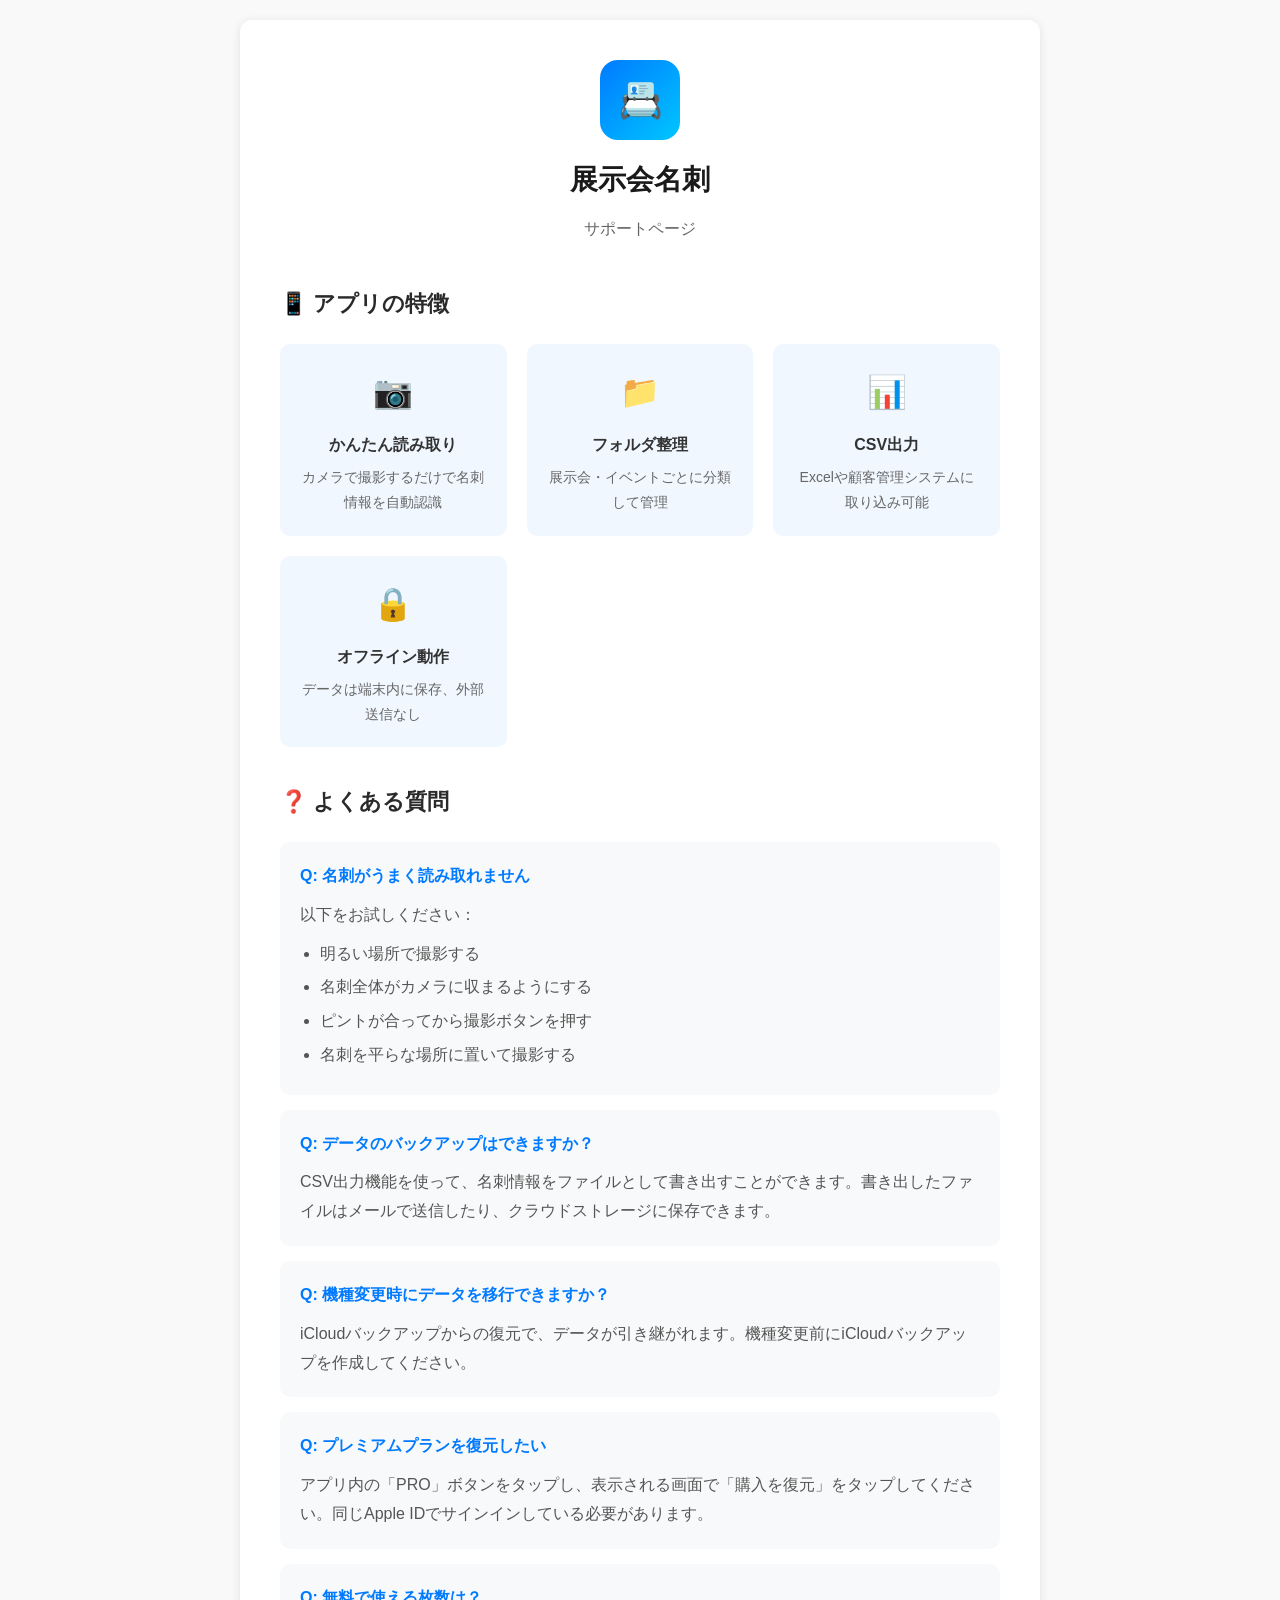
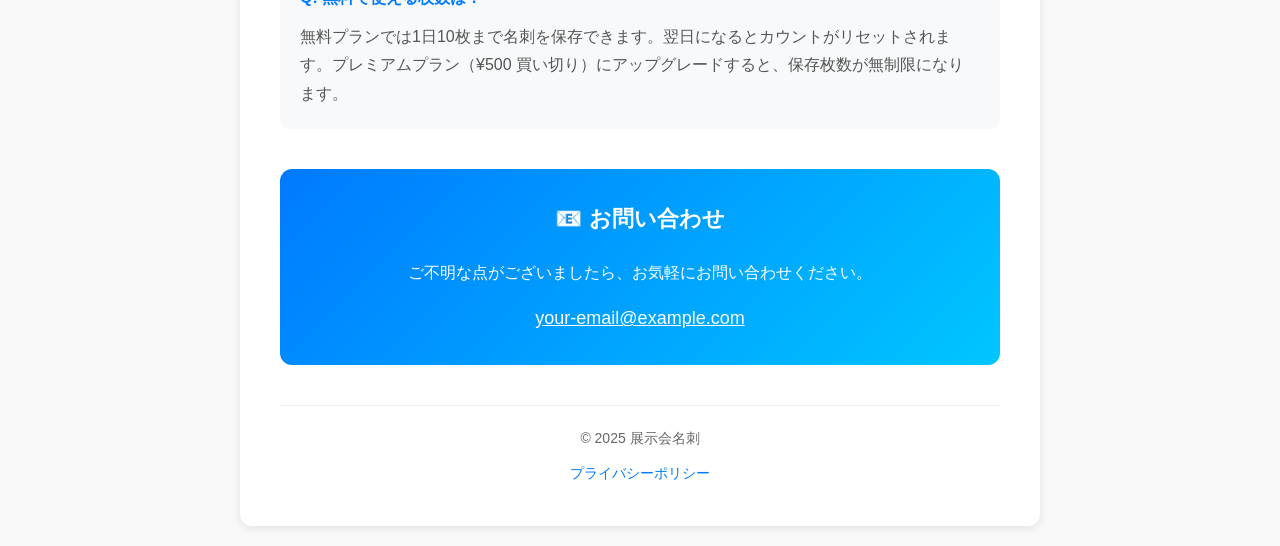
==== index.html @ 623e0566 "Rename support.html to index.html" ====
<!DOCTYPE html>
<html lang="ja">
<head>
    <meta charset="UTF-8">
    <meta name="viewport" content="width=device-width, initial-scale=1.0">
    <title>サポート - 展示会名刺</title>
    <style>
        * {
            margin: 0;
            padding: 0;
            box-sizing: border-box;
        }
        body {
            font-family: -apple-system, BlinkMacSystemFont, 'Segoe UI', Roboto, 'Helvetica Neue', Arial, sans-serif;
            line-height: 1.8;
            color: #333;
            background-color: #f9f9f9;
            padding: 20px;
        }
        .container {
            max-width: 800px;
            margin: 0 auto;
            background: #fff;
            padding: 40px;
            border-radius: 12px;
            box-shadow: 0 2px 10px rgba(0,0,0,0.1);
        }
        .header {
            text-align: center;
            margin-bottom: 40px;
        }
        .app-icon {
            width: 80px;
            height: 80px;
            border-radius: 18px;
            background: linear-gradient(135deg, #007AFF, #00C6FF);
            margin: 0 auto 15px;
            display: flex;
            align-items: center;
            justify-content: center;
            font-size: 36px;
        }
        h1 {
            font-size: 28px;
            margin-bottom: 10px;
            color: #1a1a1a;
        }
        .subtitle {
            color: #666;
            font-size: 16px;
        }
        h2 {
            font-size: 22px;
            margin-top: 35px;
            margin-bottom: 20px;
            color: #2a2a2a;
        }
        .faq-item {
            background: #f8f9fa;
            border-radius: 10px;
            padding: 20px;
            margin-bottom: 15px;
        }
        .faq-question {
            font-weight: 600;
            color: #007AFF;
            margin-bottom: 10px;
            font-size: 16px;
        }
        .faq-answer {
            color: #555;
        }
        .faq-answer ul {
            margin-left: 20px;
            margin-top: 10px;
        }
        .faq-answer li {
            margin-bottom: 5px;
        }
        .feature-list {
            display: grid;
            grid-template-columns: repeat(auto-fit, minmax(200px, 1fr));
            gap: 20px;
            margin-top: 20px;
        }
        .feature-item {
            background: #f0f7ff;
            padding: 20px;
            border-radius: 10px;
            text-align: center;
        }
        .feature-icon {
            font-size: 32px;
            margin-bottom: 10px;
        }
        .feature-title {
            font-weight: 600;
            margin-bottom: 5px;
        }
        .feature-desc {
            font-size: 14px;
            color: #666;
        }
        .contact-section {
            background: linear-gradient(135deg, #007AFF, #00C6FF);
            color: white;
            padding: 30px;
            border-radius: 12px;
            margin-top: 40px;
            text-align: center;
        }
        .contact-section h2 {
            color: white;
            margin-top: 0;
        }
        .contact-section a {
            color: white;
            text-decoration: underline;
        }
        .footer {
            text-align: center;
            margin-top: 40px;
            padding-top: 20px;
            border-top: 1px solid #eee;
            color: #666;
            font-size: 14px;
        }
        .footer a {
            color: #007AFF;
            text-decoration: none;
        }
    </style>
</head>
<body>
    <div class="container">
        <div class="header">
            <div class="app-icon">📇</div>
            <h1>展示会名刺</h1>
            <p class="subtitle">サポートページ</p>
        </div>

        <h2>📱 アプリの特徴</h2>
        <div class="feature-list">
            <div class="feature-item">
                <div class="feature-icon">📷</div>
                <div class="feature-title">かんたん読み取り</div>
                <div class="feature-desc">カメラで撮影するだけで名刺情報を自動認識</div>
            </div>
            <div class="feature-item">
                <div class="feature-icon">📁</div>
                <div class="feature-title">フォルダ整理</div>
                <div class="feature-desc">展示会・イベントごとに分類して管理</div>
            </div>
            <div class="feature-item">
                <div class="feature-icon">📊</div>
                <div class="feature-title">CSV出力</div>
                <div class="feature-desc">Excelや顧客管理システムに取り込み可能</div>
            </div>
            <div class="feature-item">
                <div class="feature-icon">🔒</div>
                <div class="feature-title">オフライン動作</div>
                <div class="feature-desc">データは端末内に保存、外部送信なし</div>
            </div>
        </div>

        <h2>❓ よくある質問</h2>
        
        <div class="faq-item">
            <div class="faq-question">Q: 名刺がうまく読み取れません</div>
            <div class="faq-answer">
                以下をお試しください：
                <ul>
                    <li>明るい場所で撮影する</li>
                    <li>名刺全体がカメラに収まるようにする</li>
                    <li>ピントが合ってから撮影ボタンを押す</li>
                    <li>名刺を平らな場所に置いて撮影する</li>
                </ul>
            </div>
        </div>

        <div class="faq-item">
            <div class="faq-question">Q: データのバックアップはできますか？</div>
            <div class="faq-answer">
                CSV出力機能を使って、名刺情報をファイルとして書き出すことができます。書き出したファイルはメールで送信したり、クラウドストレージに保存できます。
            </div>
        </div>

        <div class="faq-item">
            <div class="faq-question">Q: 機種変更時にデータを移行できますか？</div>
            <div class="faq-answer">
                iCloudバックアップからの復元で、データが引き継がれます。機種変更前にiCloudバックアップを作成してください。
            </div>
        </div>

        <div class="faq-item">
            <div class="faq-question">Q: プレミアムプランを復元したい</div>
            <div class="faq-answer">
                アプリ内の「PRO」ボタンをタップし、表示される画面で「購入を復元」をタップしてください。同じApple IDでサインインしている必要があります。
            </div>
        </div>

        <div class="faq-item">
            <div class="faq-question">Q: 無料で使える枚数は？</div>
            <div class="faq-answer">
                無料プランでは1日10枚まで名刺を保存できます。翌日になるとカウントがリセットされます。プレミアムプラン（¥500 買い切り）にアップグレードすると、保存枚数が無制限になります。
            </div>
        </div>

        <div class="contact-section">
            <h2>📧 お問い合わせ</h2>
            <p>ご不明な点がございましたら、お気軽にお問い合わせください。</p>
            <p style="margin-top: 15px; font-size: 18px;">
                <a href="mailto:your-email@example.com">your-email@example.com</a>
            </p>
        </div>

        <div class="footer">
            <p>© 2025 展示会名刺</p>
            <p style="margin-top: 10px;">
                <a href="privacy_policy.html">プライバシーポリシー</a>
            </p>
        </div>
    </div>
</body>
</html>
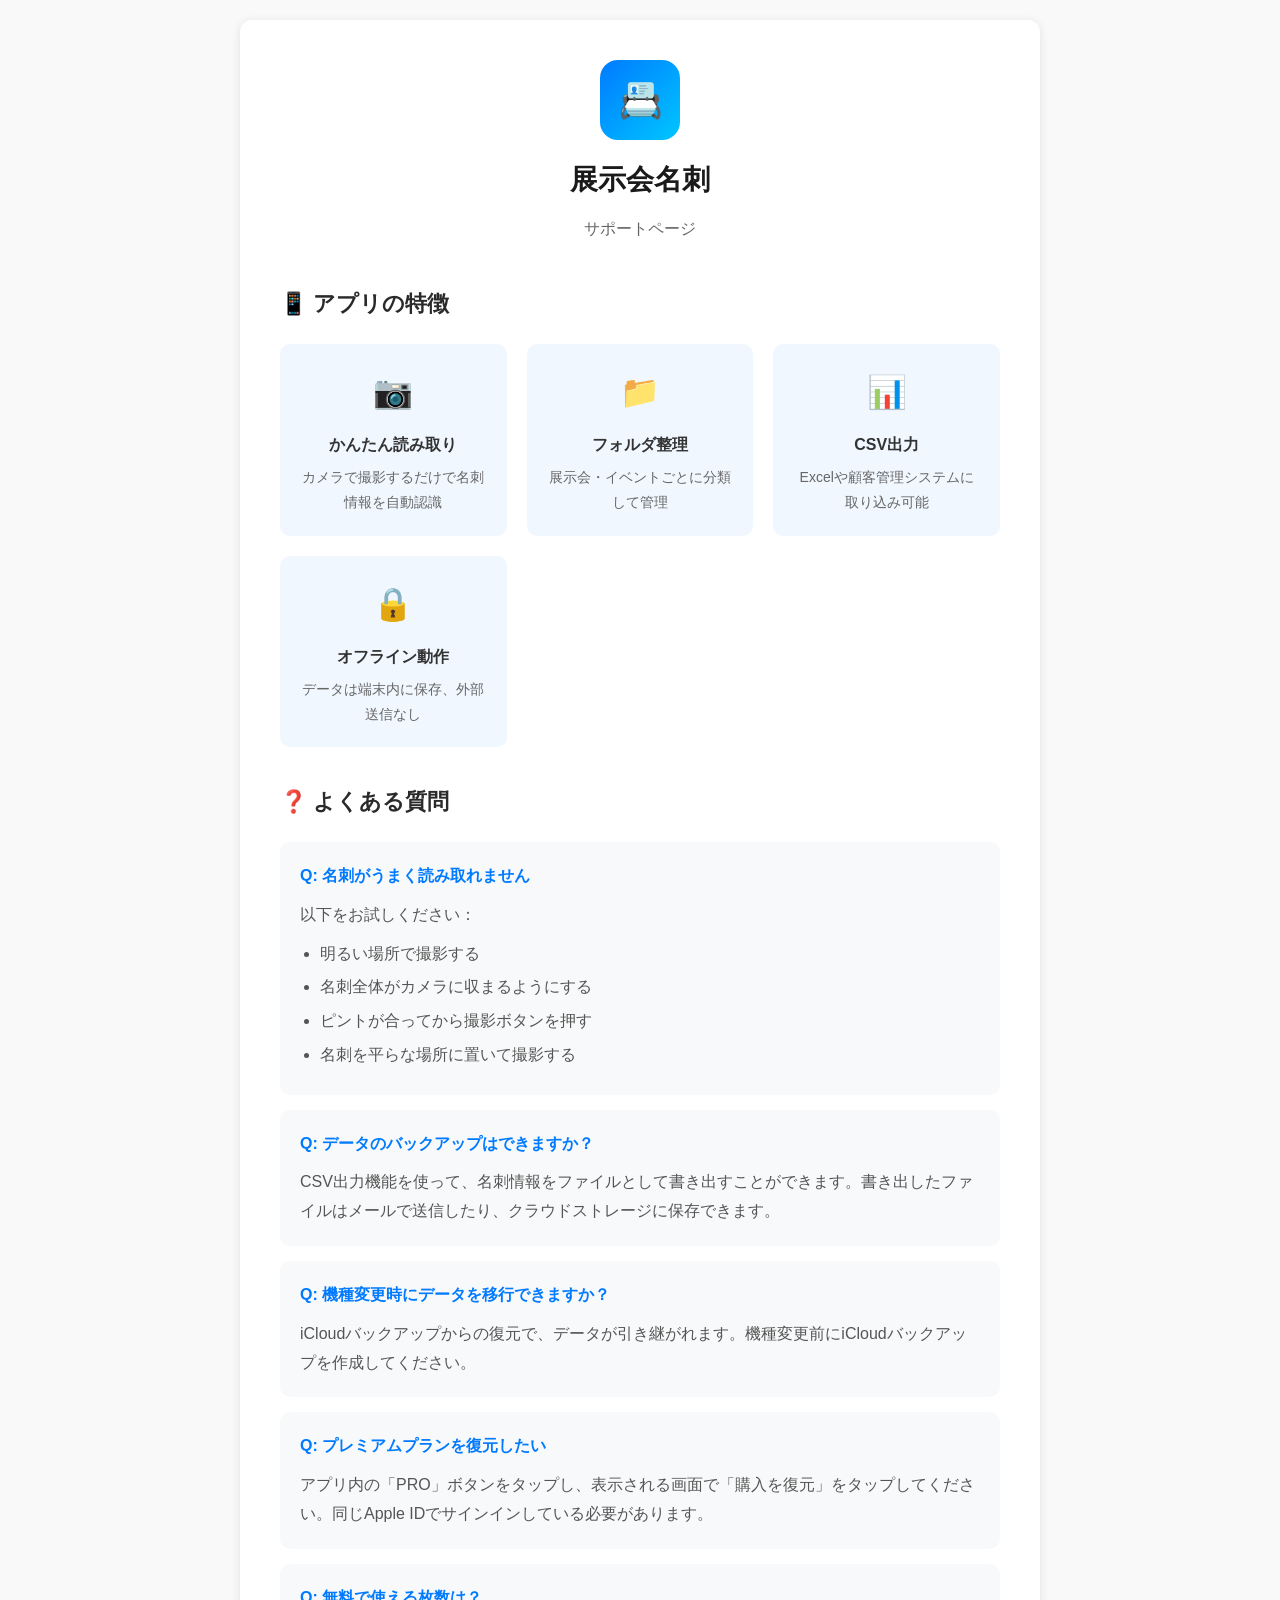
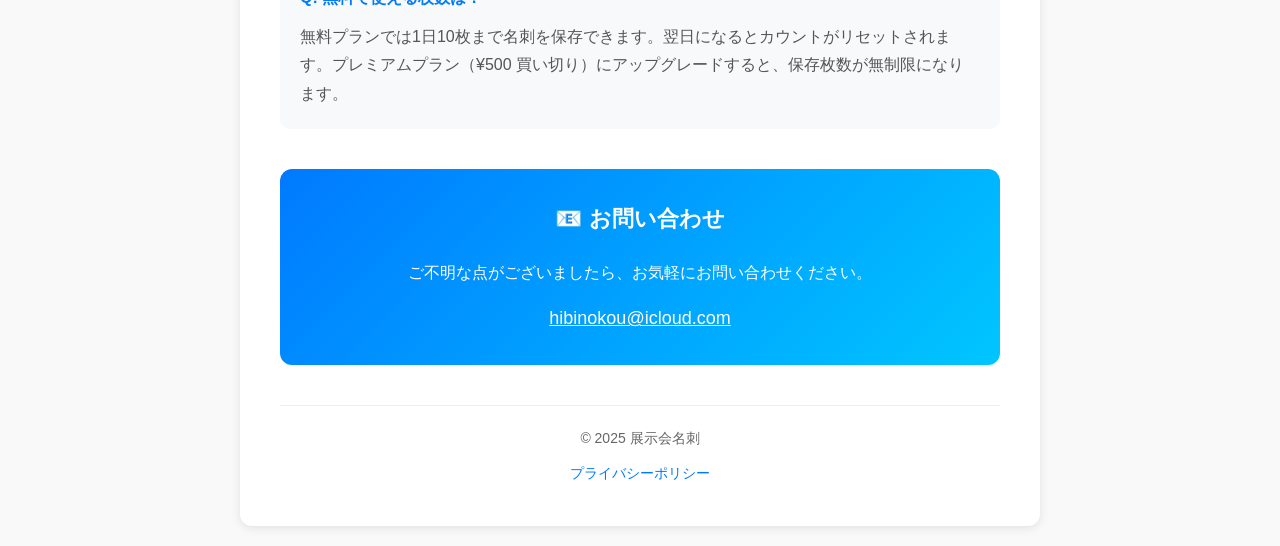
==== commit 1d3d26cf: "Update index.html" ====
--- a/index.html
+++ b/index.html
@@ -210,7 +210,7 @@
             <h2>📧 お問い合わせ</h2>
             <p>ご不明な点がございましたら、お気軽にお問い合わせください。</p>
             <p style="margin-top: 15px; font-size: 18px;">
-                <a href="mailto:your-email@example.com">your-email@example.com</a>
+                <a href="mailto:your-email@example.com">hibinokou@icloud.com</a>
             </p>
         </div>
 
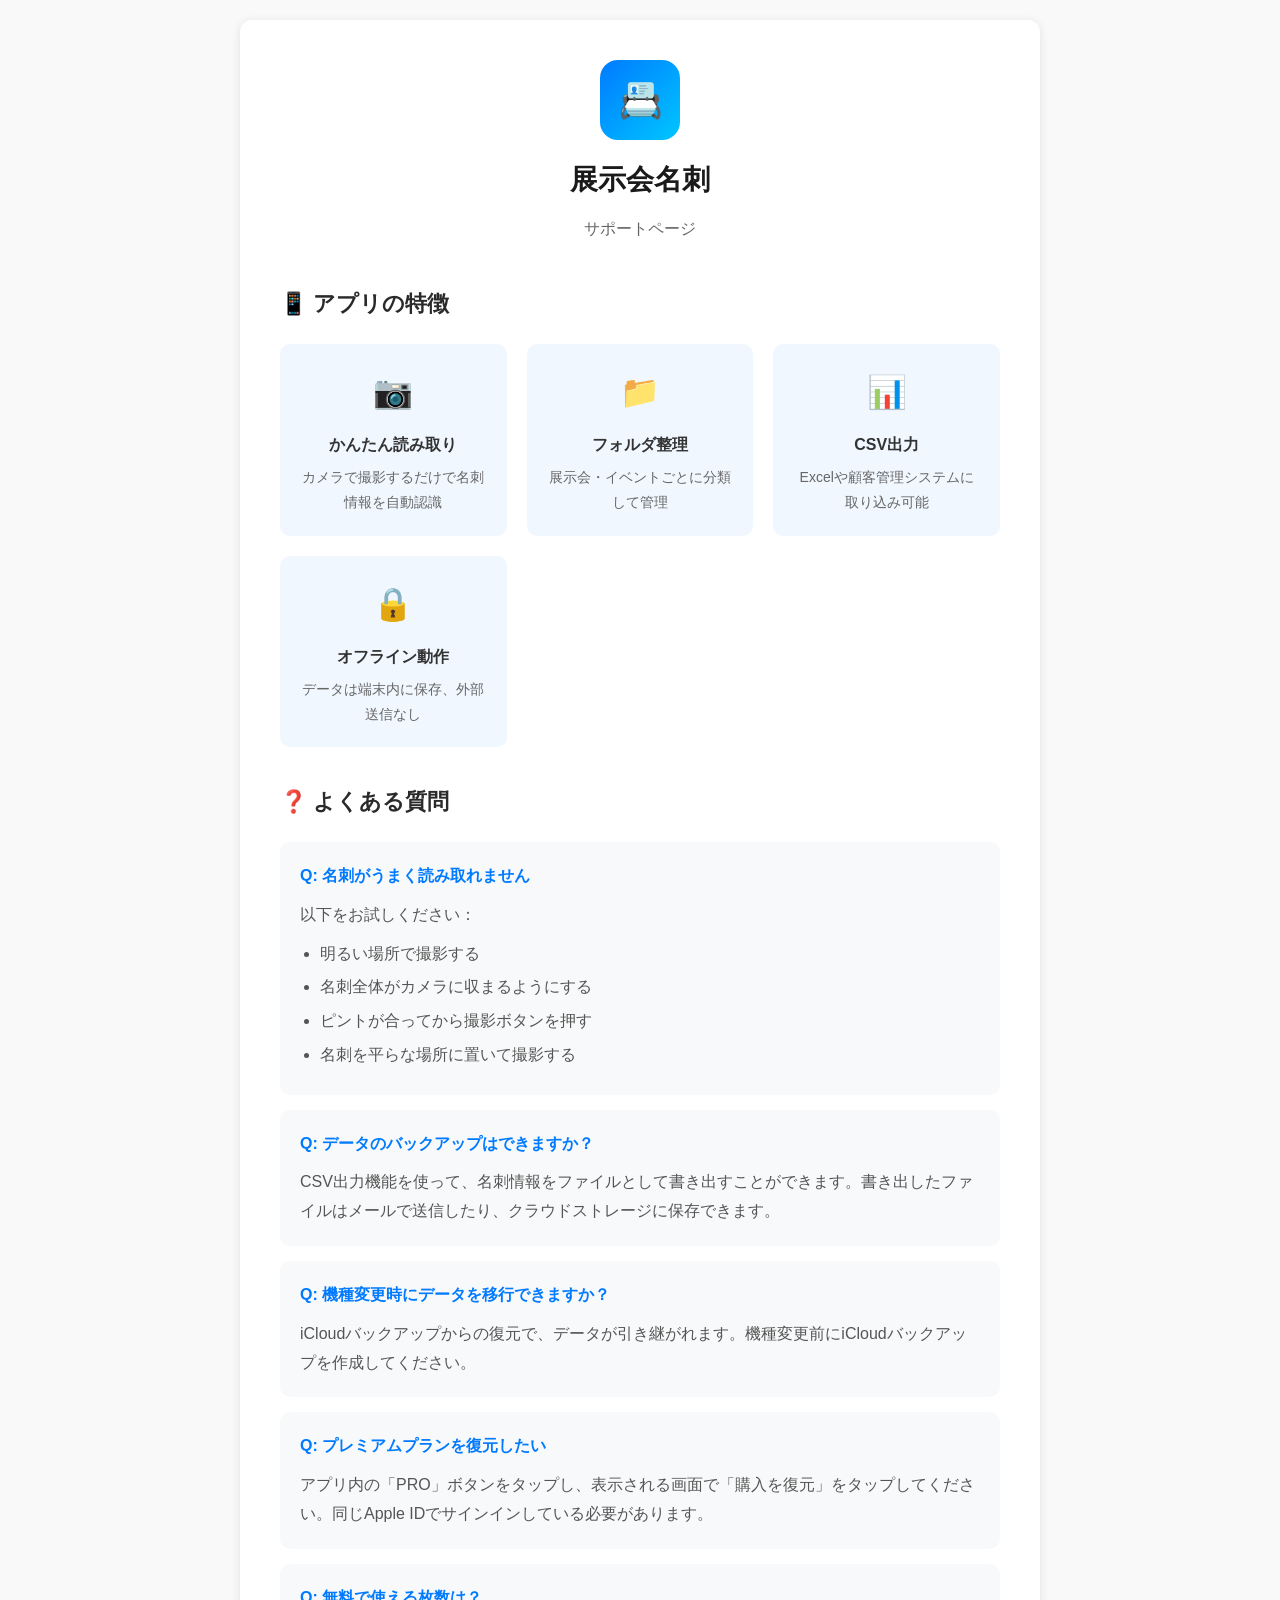
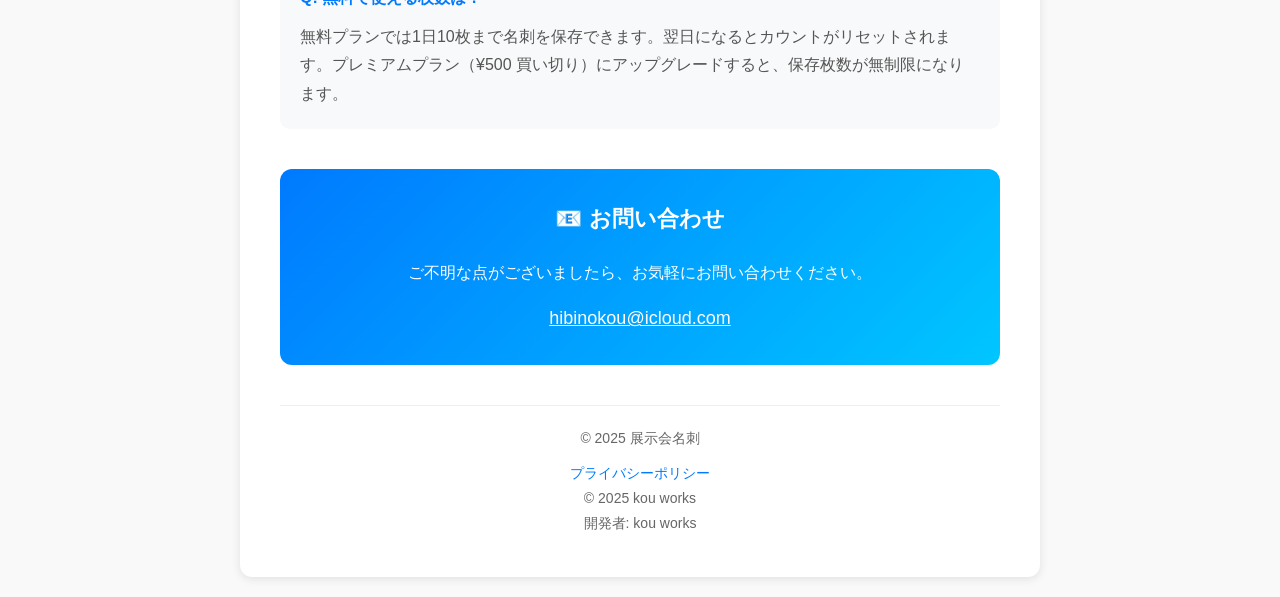
==== commit 5a48daaa: "Update index.html" ====
--- a/index.html
+++ b/index.html
@@ -219,6 +219,8 @@
             <p style="margin-top: 10px;">
                 <a href="privacy_policy.html">プライバシーポリシー</a>
             </p>
+            <p>© 2025 kou works</p>
+<p>開発者: kou works</p>
         </div>
     </div>
 </body>
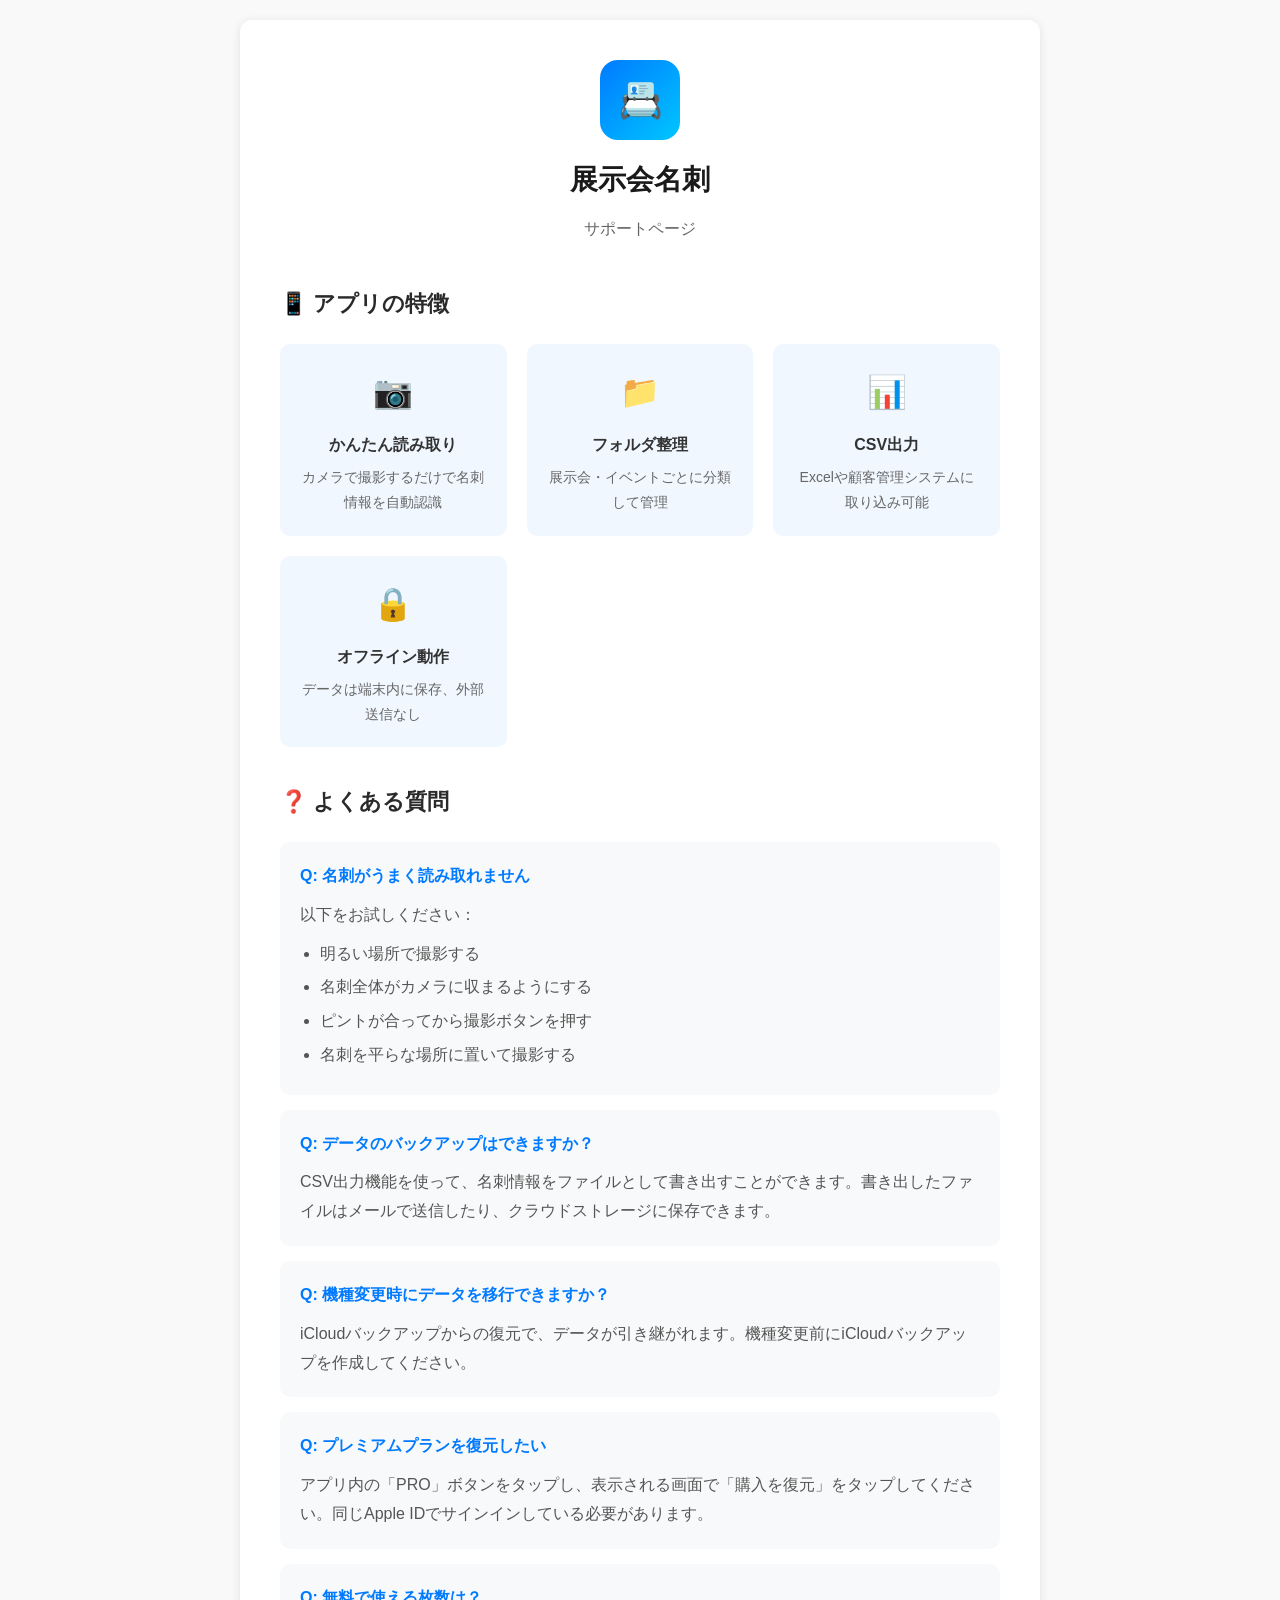
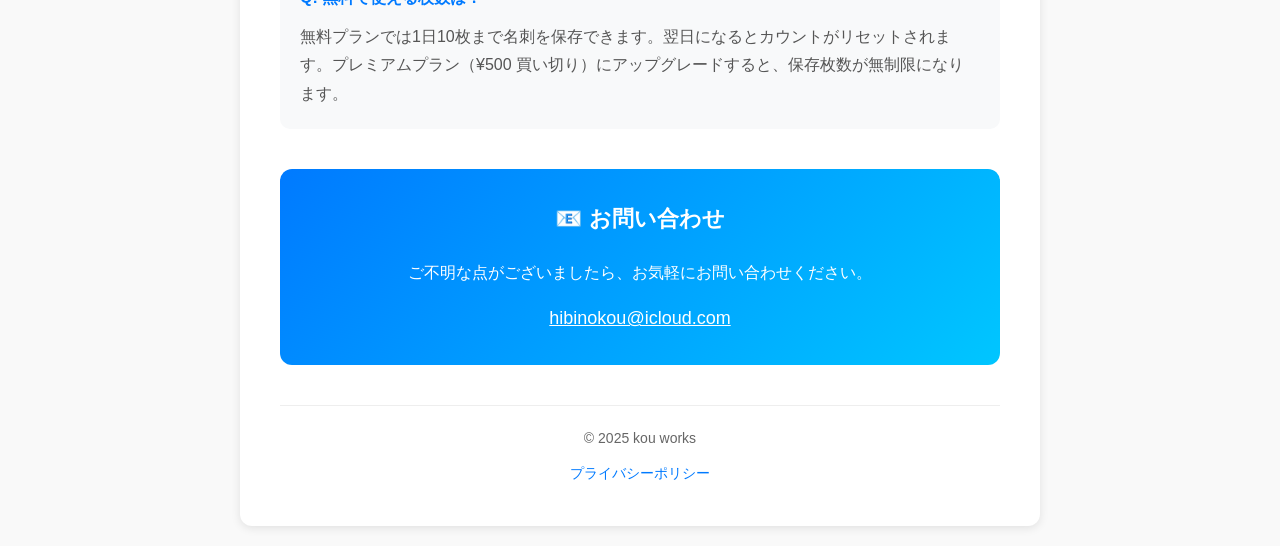
==== commit 72b1710d: "Update index.html" ====
--- a/index.html
+++ b/index.html
@@ -215,13 +215,11 @@
         </div>
 
         <div class="footer">
-            <p>© 2025 展示会名刺</p>
-            <p style="margin-top: 10px;">
-                <a href="privacy_policy.html">プライバシーポリシー</a>
-            </p>
-            <p>© 2025 kou works</p>
-<p>開発者: kou works</p>
-        </div>
+    <p>© 2025 kou works</p>
+    <p style="margin-top: 10px;">
+        <a href="privacy.html">プライバシーポリシー</a>
+    </p>
+</div>
     </div>
 </body>
 </html>
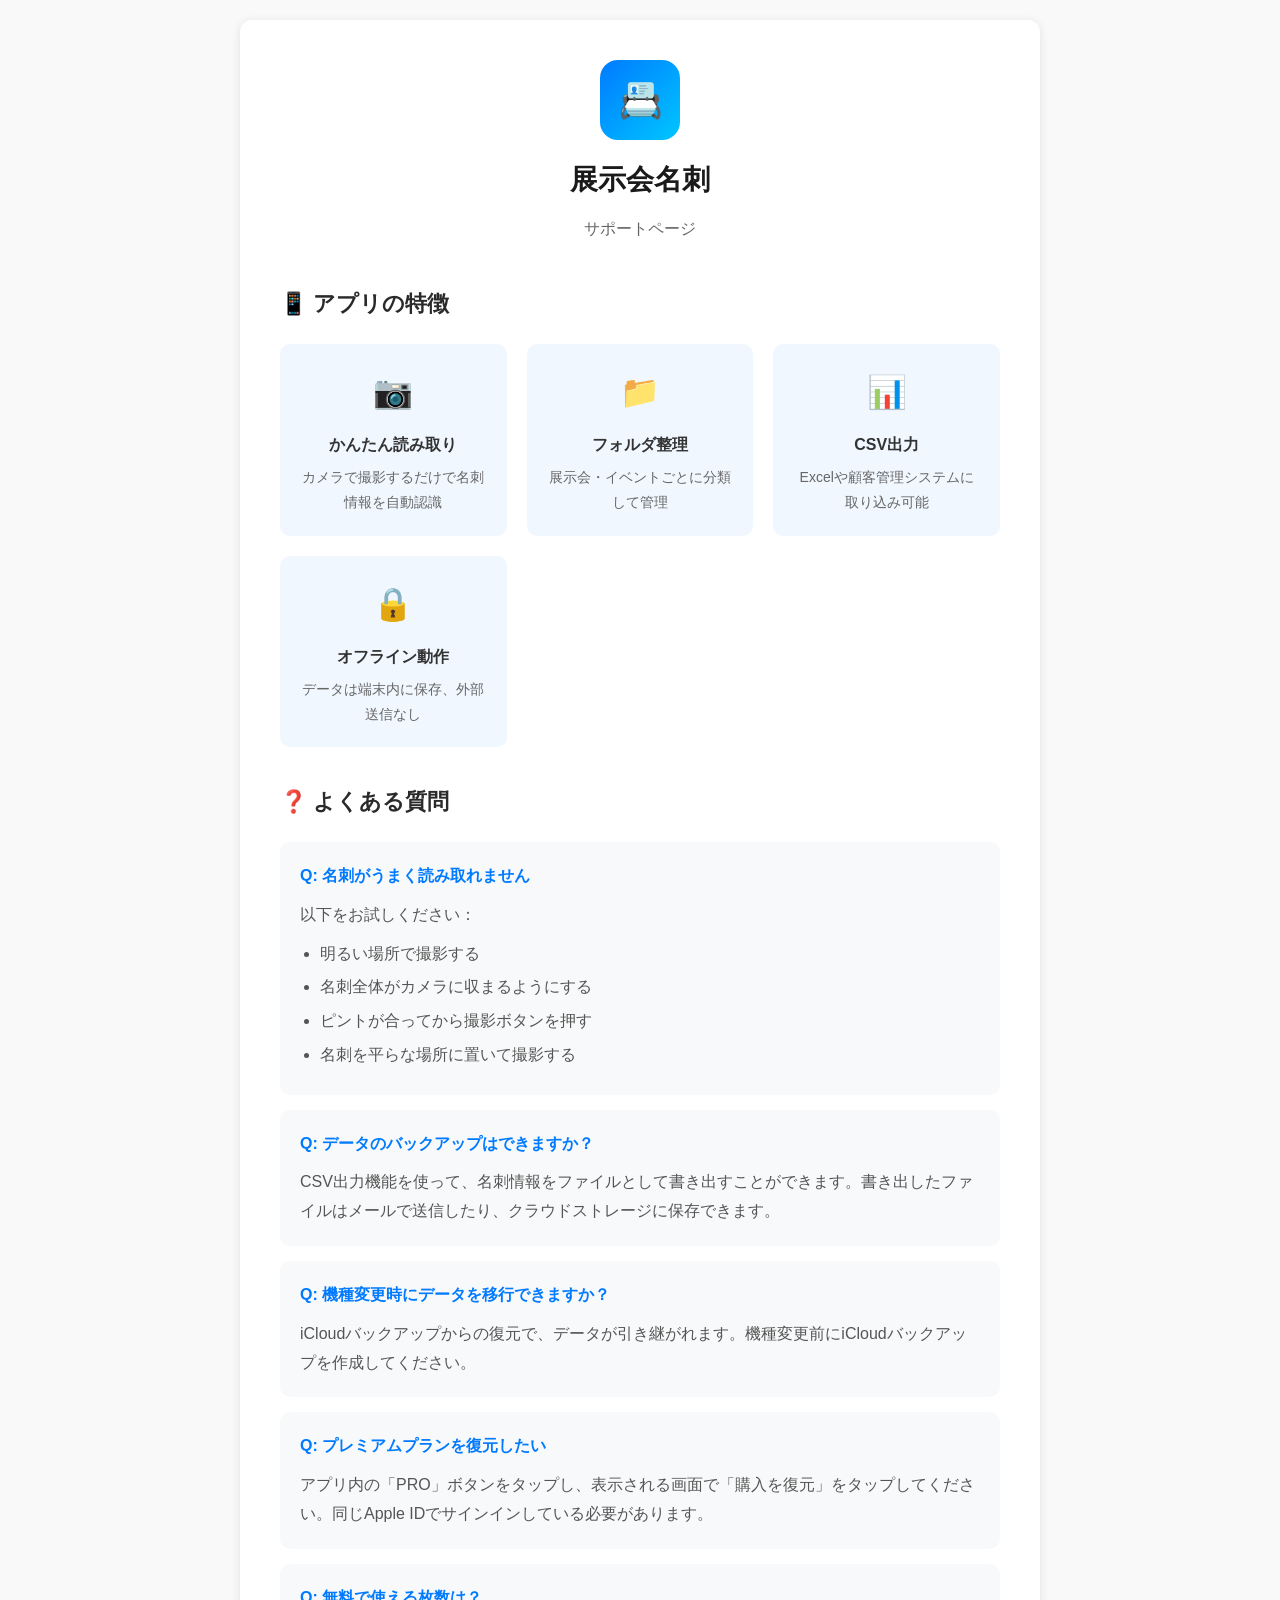
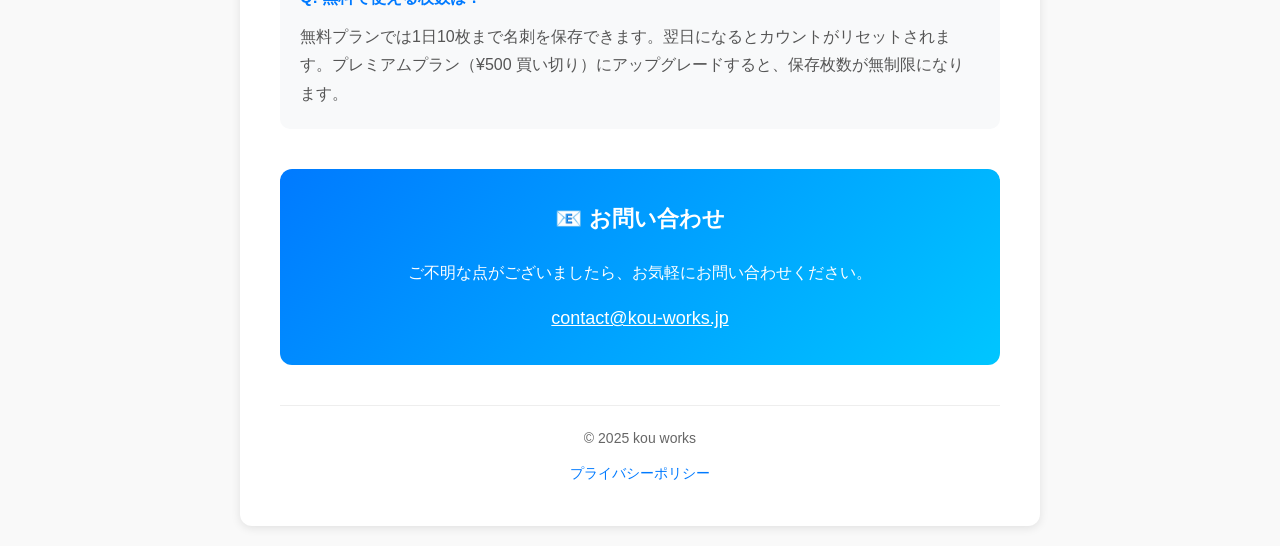
==== commit f33feb50: "Update index.html" ====
--- a/index.html
+++ b/index.html
@@ -210,7 +210,7 @@
             <h2>📧 お問い合わせ</h2>
             <p>ご不明な点がございましたら、お気軽にお問い合わせください。</p>
             <p style="margin-top: 15px; font-size: 18px;">
-                <a href="mailto:your-email@example.com">hibinokou@icloud.com</a>
+                <a href="mailto:your-email@example.com">contact@kou-works.jp</a>
             </p>
         </div>
 
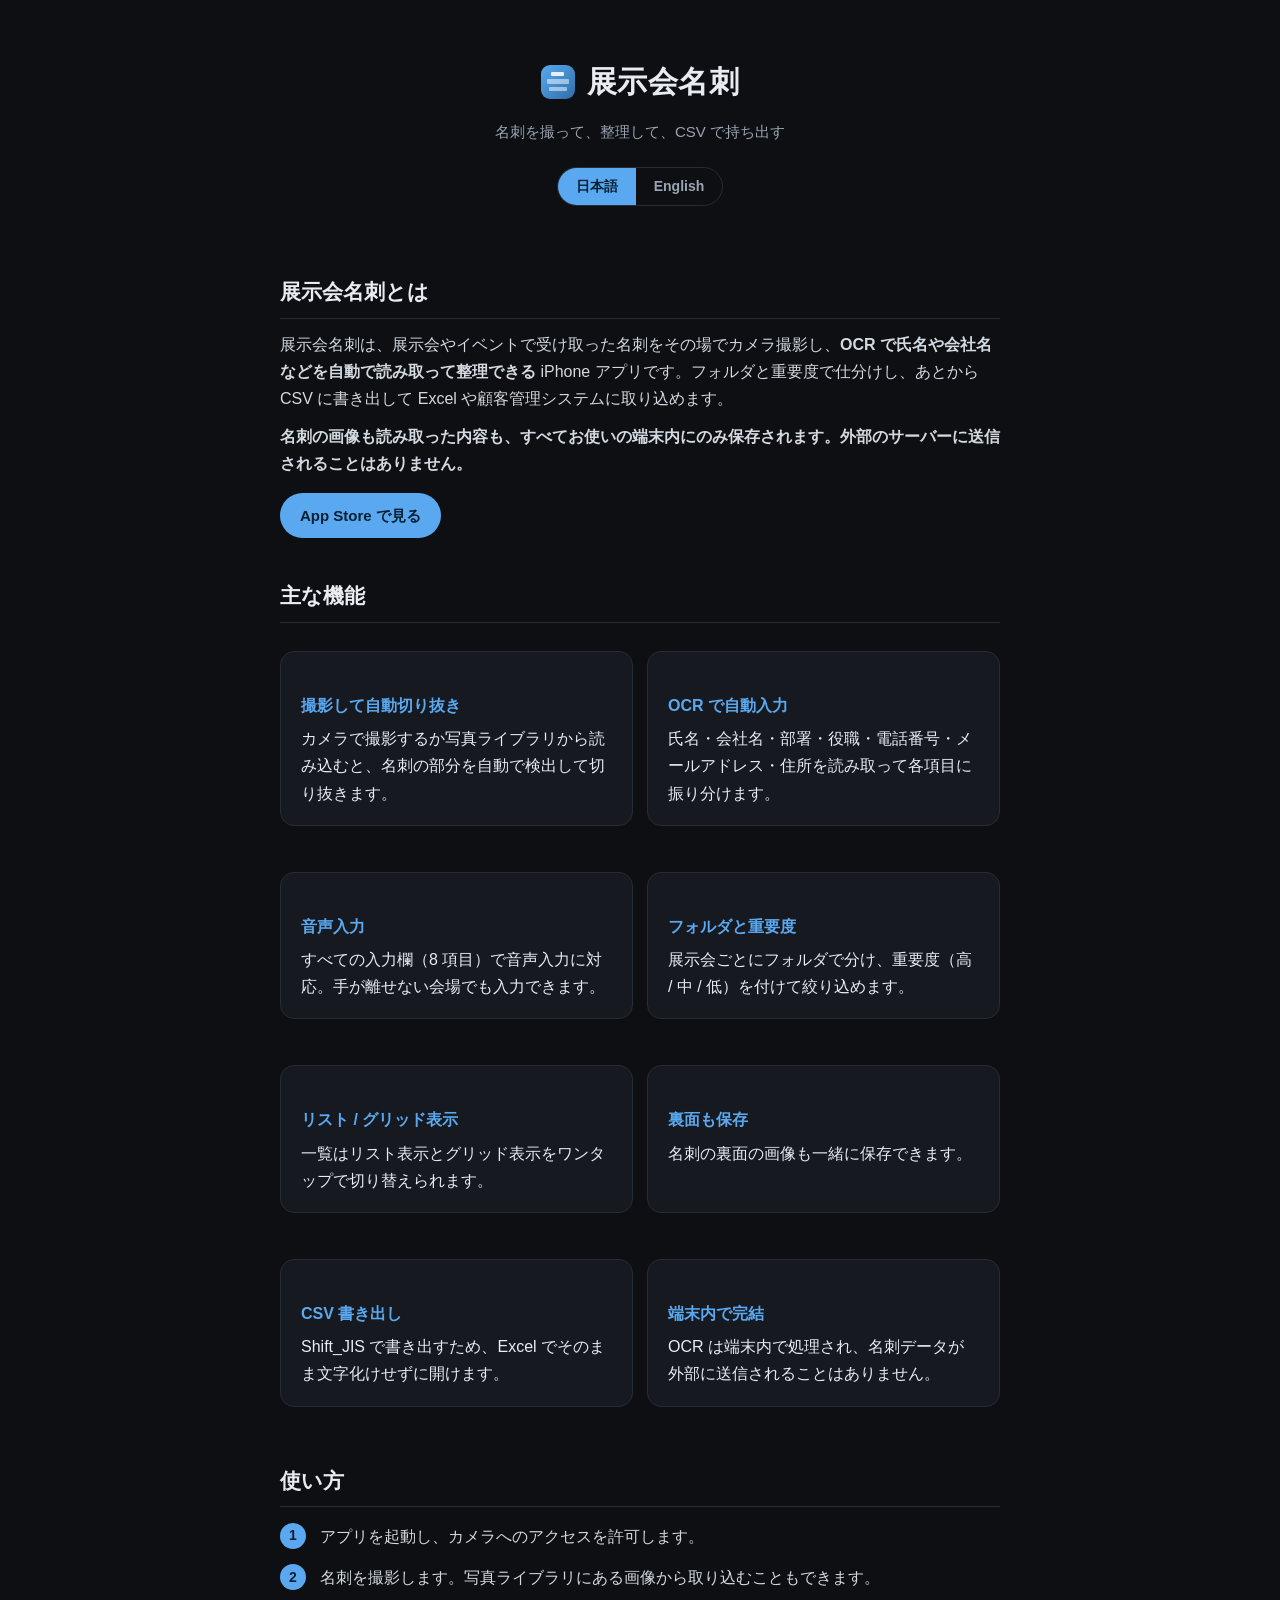
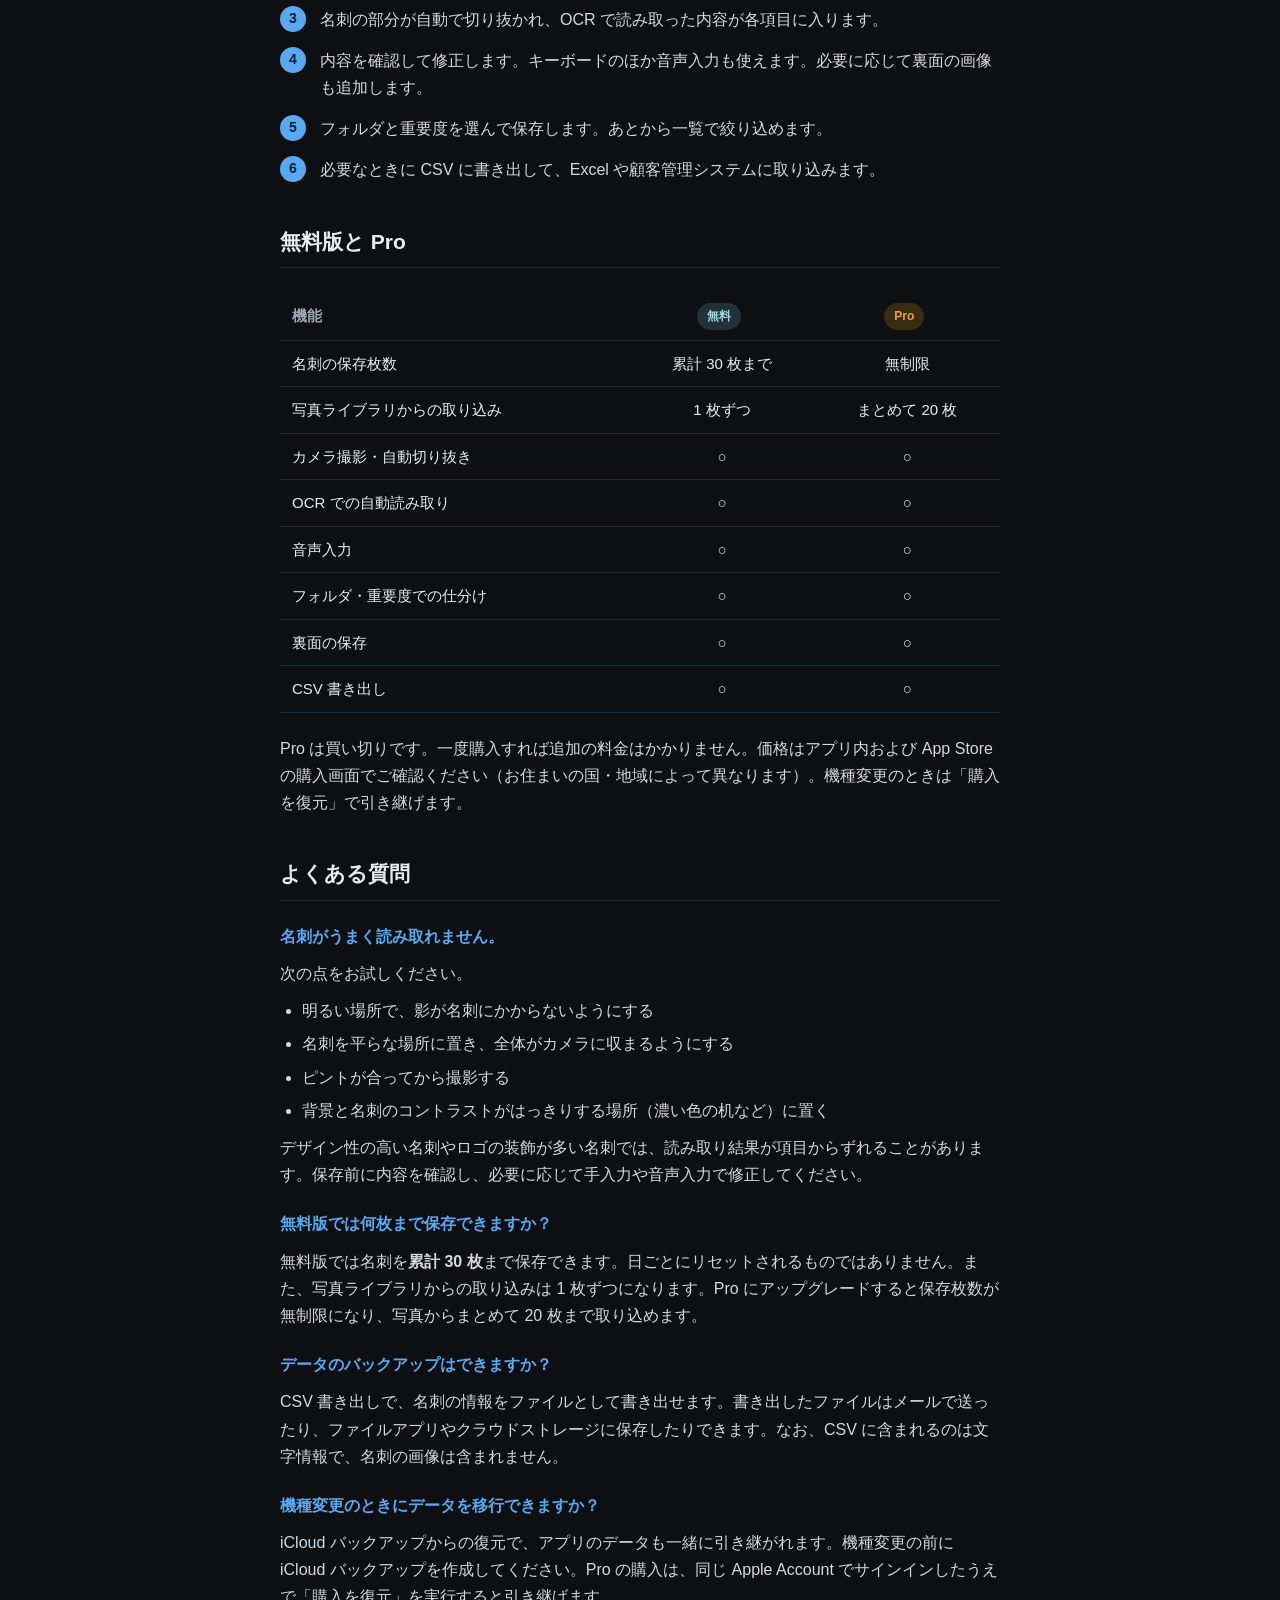
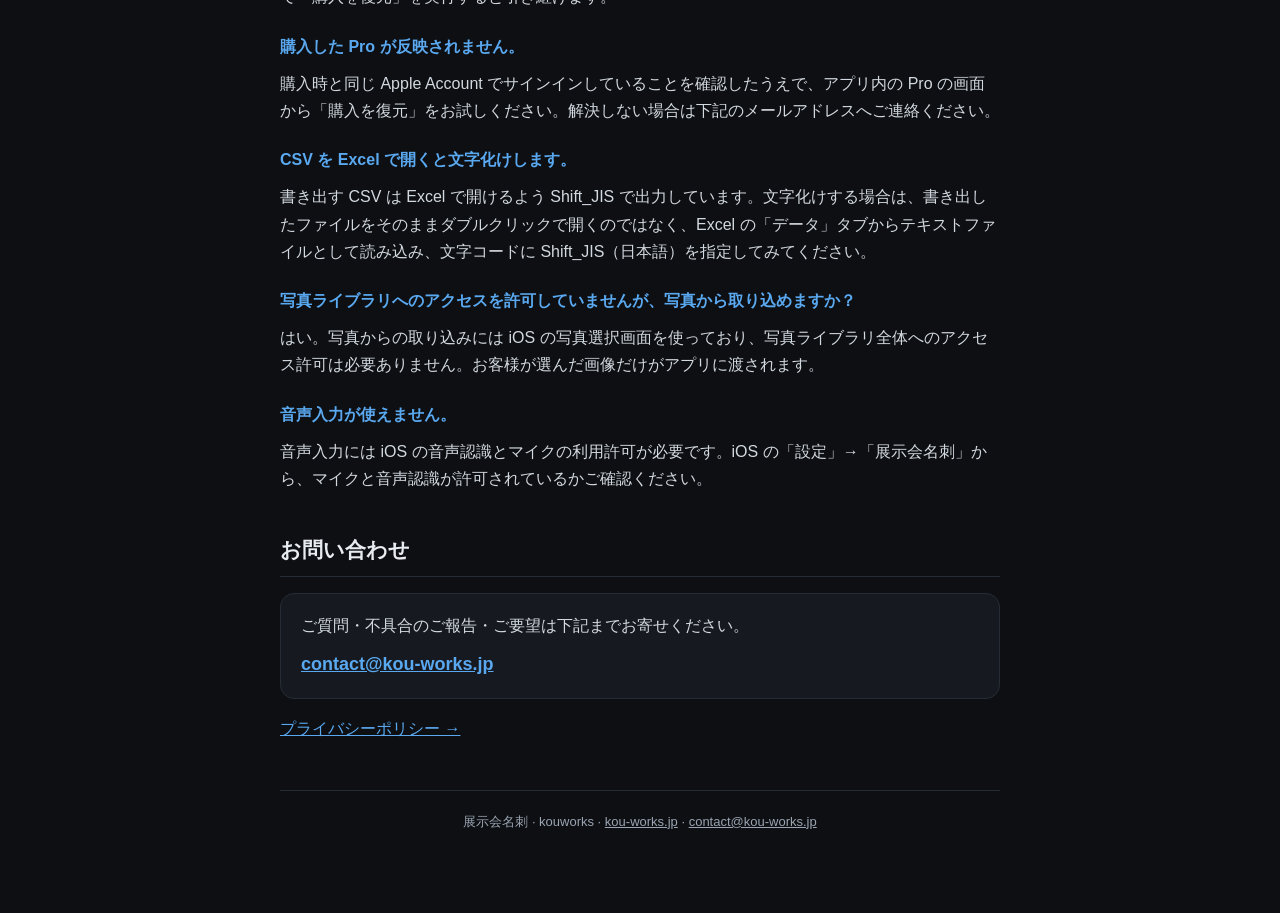
==== commit 1f5d42d7: "Rebuild support site: bilingual (ja/en), aligned with v1.2.0 The site was written early, directly on" ====
--- a/index.html
+++ b/index.html
@@ -1,225 +1,113 @@
 <!DOCTYPE html>
 <html lang="ja">
 <head>
-    <meta charset="UTF-8">
-    <meta name="viewport" content="width=device-width, initial-scale=1.0">
-    <title>サポート - 展示会名刺</title>
-    <style>
-        * {
-            margin: 0;
-            padding: 0;
-            box-sizing: border-box;
-        }
-        body {
-            font-family: -apple-system, BlinkMacSystemFont, 'Segoe UI', Roboto, 'Helvetica Neue', Arial, sans-serif;
-            line-height: 1.8;
-            color: #333;
-            background-color: #f9f9f9;
-            padding: 20px;
-        }
-        .container {
-            max-width: 800px;
-            margin: 0 auto;
-            background: #fff;
-            padding: 40px;
-            border-radius: 12px;
-            box-shadow: 0 2px 10px rgba(0,0,0,0.1);
-        }
-        .header {
-            text-align: center;
-            margin-bottom: 40px;
-        }
-        .app-icon {
-            width: 80px;
-            height: 80px;
-            border-radius: 18px;
-            background: linear-gradient(135deg, #007AFF, #00C6FF);
-            margin: 0 auto 15px;
-            display: flex;
-            align-items: center;
-            justify-content: center;
-            font-size: 36px;
-        }
-        h1 {
-            font-size: 28px;
-            margin-bottom: 10px;
-            color: #1a1a1a;
-        }
-        .subtitle {
-            color: #666;
-            font-size: 16px;
-        }
-        h2 {
-            font-size: 22px;
-            margin-top: 35px;
-            margin-bottom: 20px;
-            color: #2a2a2a;
-        }
-        .faq-item {
-            background: #f8f9fa;
-            border-radius: 10px;
-            padding: 20px;
-            margin-bottom: 15px;
-        }
-        .faq-question {
-            font-weight: 600;
-            color: #007AFF;
-            margin-bottom: 10px;
-            font-size: 16px;
-        }
-        .faq-answer {
-            color: #555;
-        }
-        .faq-answer ul {
-            margin-left: 20px;
-            margin-top: 10px;
-        }
-        .faq-answer li {
-            margin-bottom: 5px;
-        }
-        .feature-list {
-            display: grid;
-            grid-template-columns: repeat(auto-fit, minmax(200px, 1fr));
-            gap: 20px;
-            margin-top: 20px;
-        }
-        .feature-item {
-            background: #f0f7ff;
-            padding: 20px;
-            border-radius: 10px;
-            text-align: center;
-        }
-        .feature-icon {
-            font-size: 32px;
-            margin-bottom: 10px;
-        }
-        .feature-title {
-            font-weight: 600;
-            margin-bottom: 5px;
-        }
-        .feature-desc {
-            font-size: 14px;
-            color: #666;
-        }
-        .contact-section {
-            background: linear-gradient(135deg, #007AFF, #00C6FF);
-            color: white;
-            padding: 30px;
-            border-radius: 12px;
-            margin-top: 40px;
-            text-align: center;
-        }
-        .contact-section h2 {
-            color: white;
-            margin-top: 0;
-        }
-        .contact-section a {
-            color: white;
-            text-decoration: underline;
-        }
-        .footer {
-            text-align: center;
-            margin-top: 40px;
-            padding-top: 20px;
-            border-top: 1px solid #eee;
-            color: #666;
-            font-size: 14px;
-        }
-        .footer a {
-            color: #007AFF;
-            text-decoration: none;
-        }
-    </style>
+<meta charset="utf-8">
+<meta name="viewport" content="width=device-width, initial-scale=1">
+<title>展示会名刺 — サポート</title>
+<meta name="description" content="iOS アプリ「展示会名刺」のサポートページ。名刺を撮影して OCR で自動読み取り、フォルダと重要度で整理し、CSV で書き出せます。データはすべて端末内に保存されます。">
+<link rel="canonical" href="https://hibinokou-spec.github.io/tenjikai-meishi-support/">
+<link rel="alternate" hreflang="ja" href="https://hibinokou-spec.github.io/tenjikai-meishi-support/">
+<link rel="alternate" hreflang="en" href="https://hibinokou-spec.github.io/tenjikai-meishi-support/en/">
+<link rel="alternate" hreflang="x-default" href="https://hibinokou-spec.github.io/tenjikai-meishi-support/">
+<link rel="stylesheet" href="assets/style.css">
 </head>
 <body>
-    <div class="container">
-        <div class="header">
-            <div class="app-icon">📇</div>
-            <h1>展示会名刺</h1>
-            <p class="subtitle">サポートページ</p>
-        </div>
+<div class="wrap">
+  <header>
+    <div class="logo"><span class="mark"><i></i><i></i><i></i></span>展示会名刺</div>
+    <div class="tagline">名刺を撮って、整理して、CSV で持ち出す</div>
+    <div class="lang">
+      <a class="active" href="./" aria-current="page">日本語</a>
+      <a href="en/">English</a>
+    </div>
+  </header>
 
-        <h2>📱 アプリの特徴</h2>
-        <div class="feature-list">
-            <div class="feature-item">
-                <div class="feature-icon">📷</div>
-                <div class="feature-title">かんたん読み取り</div>
-                <div class="feature-desc">カメラで撮影するだけで名刺情報を自動認識</div>
-            </div>
-            <div class="feature-item">
-                <div class="feature-icon">📁</div>
-                <div class="feature-title">フォルダ整理</div>
-                <div class="feature-desc">展示会・イベントごとに分類して管理</div>
-            </div>
-            <div class="feature-item">
-                <div class="feature-icon">📊</div>
-                <div class="feature-title">CSV出力</div>
-                <div class="feature-desc">Excelや顧客管理システムに取り込み可能</div>
-            </div>
-            <div class="feature-item">
-                <div class="feature-icon">🔒</div>
-                <div class="feature-title">オフライン動作</div>
-                <div class="feature-desc">データは端末内に保存、外部送信なし</div>
-            </div>
-        </div>
+  <h2>展示会名刺とは</h2>
+  <p>展示会名刺は、展示会やイベントで受け取った名刺をその場でカメラ撮影し、<strong>OCR で氏名や会社名などを自動で読み取って整理できる</strong> iPhone アプリです。フォルダと重要度で仕分けし、あとから CSV に書き出して Excel や顧客管理システムに取り込めます。</p>
+  <p><strong>名刺の画像も読み取った内容も、すべてお使いの端末内にのみ保存されます。外部のサーバーに送信されることはありません。</strong></p>
+  <p><a class="store" href="https://apps.apple.com/app/id6758286019">App Store で見る</a></p>
 
-        <h2>❓ よくある質問</h2>
-        
-        <div class="faq-item">
-            <div class="faq-question">Q: 名刺がうまく読み取れません</div>
-            <div class="faq-answer">
-                以下をお試しください：
-                <ul>
-                    <li>明るい場所で撮影する</li>
-                    <li>名刺全体がカメラに収まるようにする</li>
-                    <li>ピントが合ってから撮影ボタンを押す</li>
-                    <li>名刺を平らな場所に置いて撮影する</li>
-                </ul>
-            </div>
-        </div>
+  <h2>主な機能</h2>
+  <div class="grid">
+    <div class="card"><h3>撮影して自動切り抜き</h3>カメラで撮影するか写真ライブラリから読み込むと、名刺の部分を自動で検出して切り抜きます。</div>
+    <div class="card"><h3>OCR で自動入力</h3>氏名・会社名・部署・役職・電話番号・メールアドレス・住所を読み取って各項目に振り分けます。</div>
+    <div class="card"><h3>音声入力</h3>すべての入力欄（8 項目）で音声入力に対応。手が離せない会場でも入力できます。</div>
+    <div class="card"><h3>フォルダと重要度</h3>展示会ごとにフォルダで分け、重要度（高 / 中 / 低）を付けて絞り込めます。</div>
+    <div class="card"><h3>リスト / グリッド表示</h3>一覧はリスト表示とグリッド表示をワンタップで切り替えられます。</div>
+    <div class="card"><h3>裏面も保存</h3>名刺の裏面の画像も一緒に保存できます。</div>
+    <div class="card"><h3>CSV 書き出し</h3>Shift_JIS で書き出すため、Excel でそのまま文字化けせずに開けます。</div>
+    <div class="card"><h3>端末内で完結</h3>OCR は端末内で処理され、名刺データが外部に送信されることはありません。</div>
+  </div>
 
-        <div class="faq-item">
-            <div class="faq-question">Q: データのバックアップはできますか？</div>
-            <div class="faq-answer">
-                CSV出力機能を使って、名刺情報をファイルとして書き出すことができます。書き出したファイルはメールで送信したり、クラウドストレージに保存できます。
-            </div>
-        </div>
+  <h2>使い方</h2>
+  <ol class="steps">
+    <li>アプリを起動し、カメラへのアクセスを許可します。</li>
+    <li>名刺を撮影します。写真ライブラリにある画像から取り込むこともできます。</li>
+    <li>名刺の部分が自動で切り抜かれ、OCR で読み取った内容が各項目に入ります。</li>
+    <li>内容を確認して修正します。キーボードのほか音声入力も使えます。必要に応じて裏面の画像も追加します。</li>
+    <li>フォルダと重要度を選んで保存します。あとから一覧で絞り込めます。</li>
+    <li>必要なときに CSV に書き出して、Excel や顧客管理システムに取り込みます。</li>
+  </ol>
 
-        <div class="faq-item">
-            <div class="faq-question">Q: 機種変更時にデータを移行できますか？</div>
-            <div class="faq-answer">
-                iCloudバックアップからの復元で、データが引き継がれます。機種変更前にiCloudバックアップを作成してください。
-            </div>
-        </div>
+  <h2>無料版と Pro</h2>
+  <div class="table-scroll">
+  <table>
+    <tr><th>機能</th><th class="c"><span class="pill free">無料</span></th><th class="c"><span class="pill pro">Pro</span></th></tr>
+    <tr><td>名刺の保存枚数</td><td class="c">累計 30 枚まで</td><td class="c">無制限</td></tr>
+    <tr><td>写真ライブラリからの取り込み</td><td class="c">1 枚ずつ</td><td class="c">まとめて 20 枚</td></tr>
+    <tr><td>カメラ撮影・自動切り抜き</td><td class="c">○</td><td class="c">○</td></tr>
+    <tr><td>OCR での自動読み取り</td><td class="c">○</td><td class="c">○</td></tr>
+    <tr><td>音声入力</td><td class="c">○</td><td class="c">○</td></tr>
+    <tr><td>フォルダ・重要度での仕分け</td><td class="c">○</td><td class="c">○</td></tr>
+    <tr><td>裏面の保存</td><td class="c">○</td><td class="c">○</td></tr>
+    <tr><td>CSV 書き出し</td><td class="c">○</td><td class="c">○</td></tr>
+  </table>
+  </div>
+  <p>Pro は買い切りです。一度購入すれば追加の料金はかかりません。価格はアプリ内および App Store の購入画面でご確認ください（お住まいの国・地域によって異なります）。機種変更のときは「購入を復元」で引き継げます。</p>
 
-        <div class="faq-item">
-            <div class="faq-question">Q: プレミアムプランを復元したい</div>
-            <div class="faq-answer">
-                アプリ内の「PRO」ボタンをタップし、表示される画面で「購入を復元」をタップしてください。同じApple IDでサインインしている必要があります。
-            </div>
-        </div>
+  <h2>よくある質問</h2>
 
-        <div class="faq-item">
-            <div class="faq-question">Q: 無料で使える枚数は？</div>
-            <div class="faq-answer">
-                無料プランでは1日10枚まで名刺を保存できます。翌日になるとカウントがリセットされます。プレミアムプラン（¥500 買い切り）にアップグレードすると、保存枚数が無制限になります。
-            </div>
-        </div>
+  <h3>名刺がうまく読み取れません。</h3>
+  <p>次の点をお試しください。</p>
+  <ul>
+    <li>明るい場所で、影が名刺にかからないようにする</li>
+    <li>名刺を平らな場所に置き、全体がカメラに収まるようにする</li>
+    <li>ピントが合ってから撮影する</li>
+    <li>背景と名刺のコントラストがはっきりする場所（濃い色の机など）に置く</li>
+  </ul>
+  <p>デザイン性の高い名刺やロゴの装飾が多い名刺では、読み取り結果が項目からずれることがあります。保存前に内容を確認し、必要に応じて手入力や音声入力で修正してください。</p>
 
-        <div class="contact-section">
-            <h2>📧 お問い合わせ</h2>
-            <p>ご不明な点がございましたら、お気軽にお問い合わせください。</p>
-            <p style="margin-top: 15px; font-size: 18px;">
-                <a href="mailto:your-email@example.com">contact@kou-works.jp</a>
-            </p>
-        </div>
+  <h3>無料版では何枚まで保存できますか？</h3>
+  <p>無料版では名刺を<strong>累計 30 枚</strong>まで保存できます。日ごとにリセットされるものではありません。また、写真ライブラリからの取り込みは 1 枚ずつになります。Pro にアップグレードすると保存枚数が無制限になり、写真からまとめて 20 枚まで取り込めます。</p>
 
-        <div class="footer">
-    <p>© 2025 kou works</p>
-    <p style="margin-top: 10px;">
-        <a href="privacy.html">プライバシーポリシー</a>
-    </p>
+  <h3>データのバックアップはできますか？</h3>
+  <p>CSV 書き出しで、名刺の情報をファイルとして書き出せます。書き出したファイルはメールで送ったり、ファイルアプリやクラウドストレージに保存したりできます。なお、CSV に含まれるのは文字情報で、名刺の画像は含まれません。</p>
+
+  <h3>機種変更のときにデータを移行できますか？</h3>
+  <p>iCloud バックアップからの復元で、アプリのデータも一緒に引き継がれます。機種変更の前に iCloud バックアップを作成してください。Pro の購入は、同じ Apple Account でサインインしたうえで「購入を復元」を実行すると引き継げます。</p>
+
+  <h3>購入した Pro が反映されません。</h3>
+  <p>購入時と同じ Apple Account でサインインしていることを確認したうえで、アプリ内の Pro の画面から「購入を復元」をお試しください。解決しない場合は下記のメールアドレスへご連絡ください。</p>
+
+  <h3>CSV を Excel で開くと文字化けします。</h3>
+  <p>書き出す CSV は Excel で開けるよう Shift_JIS で出力しています。文字化けする場合は、書き出したファイルをそのままダブルクリックで開くのではなく、Excel の「データ」タブからテキストファイルとして読み込み、文字コードに Shift_JIS（日本語）を指定してみてください。</p>
+
+  <h3>写真ライブラリへのアクセスを許可していませんが、写真から取り込めますか？</h3>
+  <p>はい。写真からの取り込みには iOS の写真選択画面を使っており、写真ライブラリ全体へのアクセス許可は必要ありません。お客様が選んだ画像だけがアプリに渡されます。</p>
+
+  <h3>音声入力が使えません。</h3>
+  <p>音声入力には iOS の音声認識とマイクの利用許可が必要です。iOS の「設定」→「展示会名刺」から、マイクと音声認識が許可されているかご確認ください。</p>
+
+  <h2>お問い合わせ</h2>
+  <div class="card">
+    <p>ご質問・不具合のご報告・ご要望は下記までお寄せください。</p>
+    <p class="mail"><a href="mailto:contact@kou-works.jp">contact@kou-works.jp</a></p>
+  </div>
+  <p><a href="privacy/">プライバシーポリシー →</a></p>
+
+  <footer>
+    展示会名刺 · kouworks · <a href="https://kou-works.jp/">kou-works.jp</a> · <a href="mailto:contact@kou-works.jp">contact@kou-works.jp</a>
+  </footer>
 </div>
-    </div>
 </body>
 </html>
--- a/assets/style.css
+++ b/assets/style.css
@@ -0,0 +1,79 @@
+/* Boothcard / 展示会名刺 — support site
+   Shared stylesheet. No build step. */
+
+:root{
+  --bg:#0d0f12; --card:#161a20; --line:#262c35;
+  --fg:#e8ecf1; --muted:#9aa4b2; --accent:#5aa9f0; --accent2:#f0a23a;
+  --ink:#062033;
+}
+*{box-sizing:border-box}
+html{-webkit-text-size-adjust:100%}
+body{
+  margin:0; background:var(--bg); color:var(--fg);
+  font-family:-apple-system,BlinkMacSystemFont,"Hiragino Sans","Segoe UI",Roboto,sans-serif;
+  line-height:1.7; font-size:16px;
+}
+.wrap{max-width:760px; margin:0 auto; padding:0 20px 80px}
+
+header{padding:56px 0 28px; text-align:center}
+header.doc{padding:48px 0 24px; text-align:left}
+.logo{display:inline-flex; align-items:center; gap:12px; font-size:30px; font-weight:700; letter-spacing:.5px}
+.logo .mark{
+  width:34px; height:34px; border-radius:9px; flex:none;
+  background:linear-gradient(135deg,var(--accent),#2f6ea8);
+  display:grid; place-items:center; padding:7px 6px;
+  grid-template-rows:repeat(3,1fr); gap:3px;
+}
+.logo .mark i{display:block; height:100%; border-radius:1px; background:rgba(255,255,255,.85)}
+.logo .mark i:nth-child(1){width:60%}
+.logo .mark i:nth-child(2){width:100%; background:rgba(255,255,255,.5)}
+.logo .mark i:nth-child(3){width:80%; background:rgba(255,255,255,.5)}
+.tagline{color:var(--muted); margin-top:12px; font-size:15px}
+
+.lang{margin-top:22px; display:inline-flex; border:1px solid var(--line); border-radius:999px; overflow:hidden}
+.lang a{color:var(--muted); text-decoration:none; padding:7px 18px; font-size:14px; font-weight:600}
+.lang a.active{background:var(--accent); color:var(--ink)}
+.back{color:var(--muted); text-decoration:none; font-size:14px}
+.back:hover{color:var(--accent)}
+
+h1{font-size:26px; margin:18px 0 4px}
+h2{font-size:21px; margin:40px 0 12px; padding-bottom:8px; border-bottom:1px solid var(--line)}
+h3{font-size:16px; margin:22px 0 6px; color:var(--accent)}
+p{margin:10px 0; color:#d3d9e0}
+ul{margin:10px 0; padding-left:22px} li{margin:6px 0; color:#d3d9e0}
+a{color:var(--accent)}
+.updated{color:var(--muted); font-size:14px}
+
+.card{background:var(--card); border:1px solid var(--line); border-radius:14px; padding:18px 20px; margin:16px 0}
+.card p:first-of-type{margin-top:0}
+.card p:last-child{margin-bottom:0}
+.grid{display:grid; gap:14px; grid-template-columns:1fr 1fr}
+@media(max-width:560px){.grid{grid-template-columns:1fr}}
+.highlight{background:var(--card); border:1px solid var(--line); border-left:3px solid var(--accent); border-radius:10px; padding:16px 18px; margin:18px 0; color:#d3d9e0}
+
+.pill{display:inline-block; font-size:12px; font-weight:700; padding:3px 10px; border-radius:999px; margin-right:6px}
+.pill.free{background:#22303a; color:#9fd6dd}
+.pill.pro{background:#3a2c12; color:var(--accent2)}
+
+table{width:100%; border-collapse:collapse; margin:12px 0; font-size:15px}
+th,td{padding:10px 12px; border-bottom:1px solid var(--line); text-align:left}
+th{color:var(--muted); font-weight:600}
+td.c,th.c{text-align:center}
+.table-scroll{overflow-x:auto}
+
+.steps{counter-reset:s; list-style:none; padding-left:0}
+.steps li{position:relative; padding-left:40px; margin:14px 0}
+.steps li::before{
+  counter-increment:s; content:counter(s);
+  position:absolute; left:0; top:0; width:26px; height:26px; border-radius:50%;
+  background:var(--accent); color:var(--ink); font-weight:700; font-size:14px;
+  display:grid; place-items:center;
+}
+
+.mail{font-weight:700; font-size:18px}
+.store{display:inline-block; margin-top:6px; padding:10px 20px; border-radius:999px;
+  background:var(--accent); color:var(--ink); font-weight:700; text-decoration:none; font-size:15px}
+.store:hover{opacity:.9}
+
+footer{margin-top:48px; padding-top:20px; border-top:1px solid var(--line); color:var(--muted); font-size:13px; text-align:center}
+footer a{color:var(--muted)}
